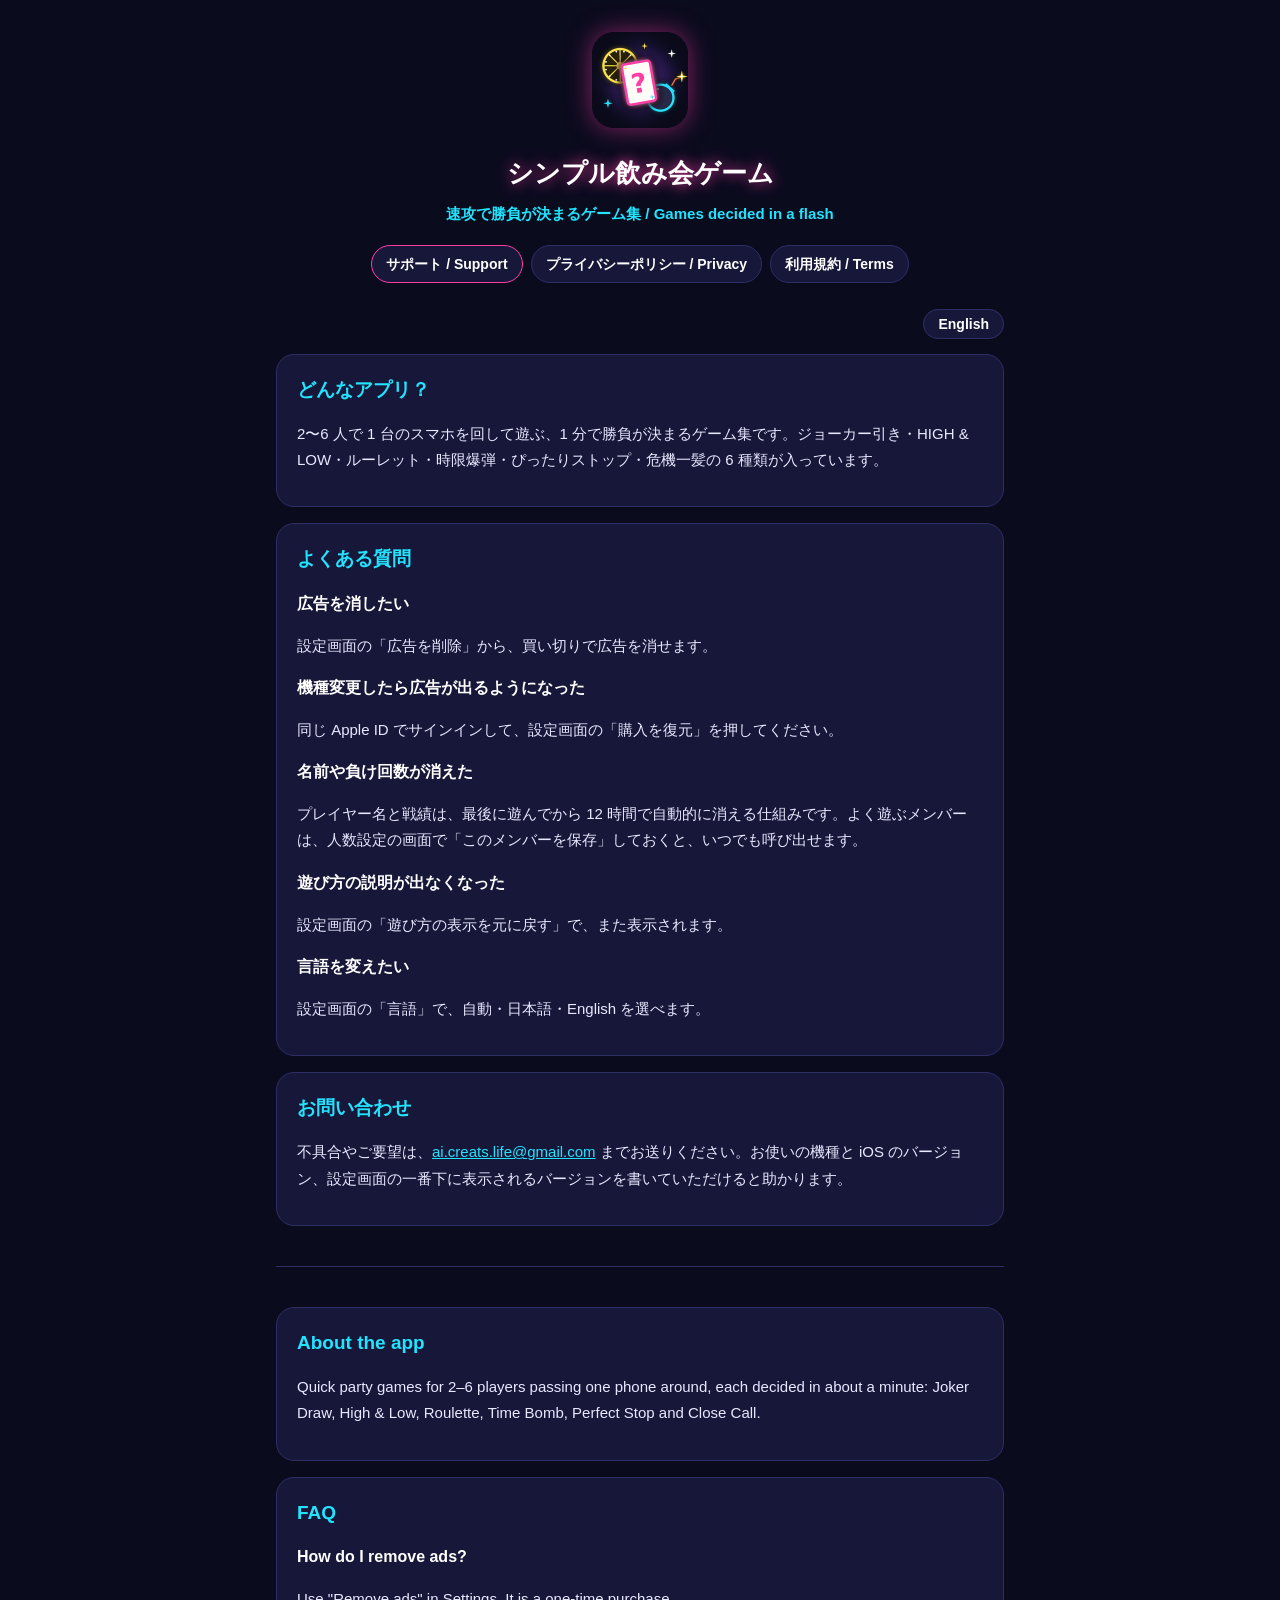
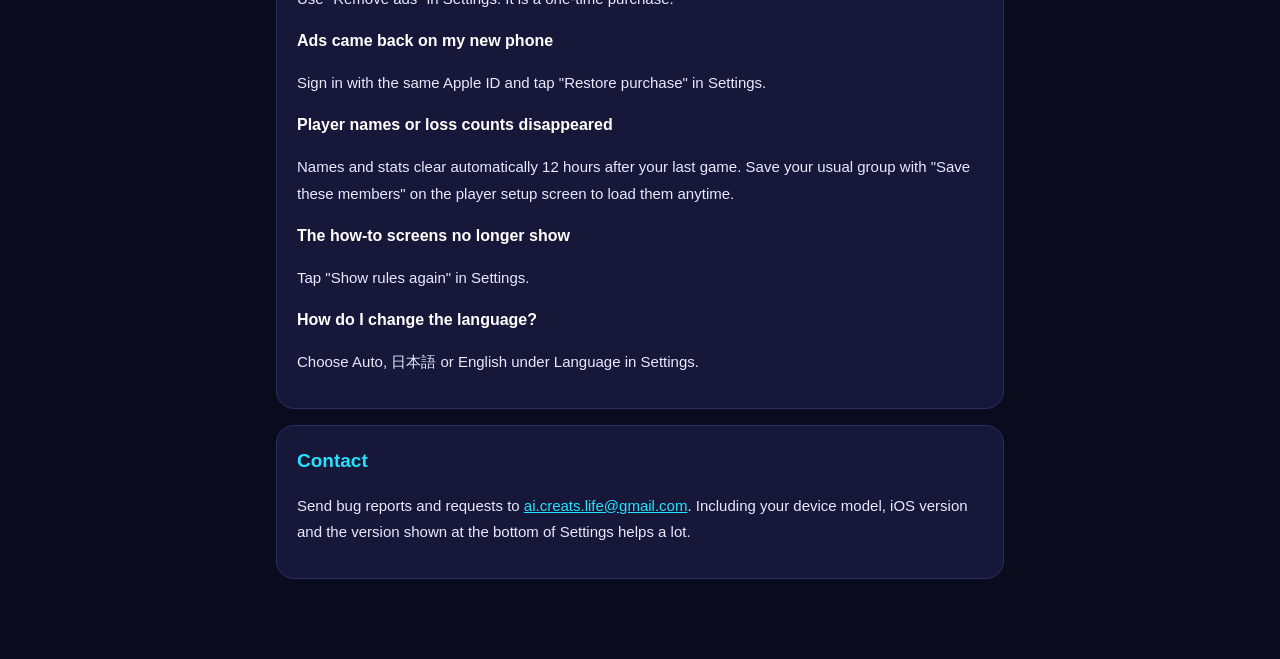
==== index.html @ cf255d2d "Add support, privacy policy and terms pages Co-Authored-By: Claude Opus 5.5 <noreply@anthropic.com> " ====
<!doctype html>
<html lang="ja">
<head>
<meta charset="utf-8">
<meta name="viewport" content="width=device-width, initial-scale=1">
<title>サポート｜シンプル飲み会ゲーム</title>
<meta name="description" content="シンプル飲み会ゲーム（Simple Party Games）のサポートページ。よくある質問とお問い合わせ先。">
<link rel="icon" href="icon.png">
<link rel="stylesheet" href="style.css">
</head>
<body>
<main>
  <header>
    <img src="icon.png" alt="">
    <h1>シンプル飲み会ゲーム</h1>
    <p class="tagline">速攻で勝負が決まるゲーム集 / Games decided in a flash</p>
    <nav>
      <a href="./" aria-current="page">サポート / Support</a>
      <a href="privacy.html">プライバシーポリシー / Privacy</a>
      <a href="terms.html">利用規約 / Terms</a>
    </nav>
  </header>
  <p class="lang"><a href="#en">English</a></p>

  <section>
    <h2>どんなアプリ？</h2>
    <p>2〜6 人で 1 台のスマホを回して遊ぶ、1 分で勝負が決まるゲーム集です。ジョーカー引き・HIGH &amp; LOW・ルーレット・時限爆弾・ぴったりストップ・危機一髪の 6 種類が入っています。</p>
  </section>

  <section>
    <h2>よくある質問</h2>
    <h3>広告を消したい</h3>
    <p>設定画面の「広告を削除」から、買い切りで広告を消せます。</p>
    <h3>機種変更したら広告が出るようになった</h3>
    <p>同じ Apple ID でサインインして、設定画面の「購入を復元」を押してください。</p>
    <h3>名前や負け回数が消えた</h3>
    <p>プレイヤー名と戦績は、最後に遊んでから 12 時間で自動的に消える仕組みです。よく遊ぶメンバーは、人数設定の画面で「このメンバーを保存」しておくと、いつでも呼び出せます。</p>
    <h3>遊び方の説明が出なくなった</h3>
    <p>設定画面の「遊び方の表示を元に戻す」で、また表示されます。</p>
    <h3>言語を変えたい</h3>
    <p>設定画面の「言語」で、自動・日本語・English を選べます。</p>
  </section>

  <section>
    <h2>お問い合わせ</h2>
    <p>不具合やご要望は、<a href="mailto:ai.creats.life@gmail.com">ai.creats.life@gmail.com</a> までお送りください。お使いの機種と iOS のバージョン、設定画面の一番下に表示されるバージョンを書いていただけると助かります。</p>
  </section>

  <hr>

  <div id="en" lang="en">
    <section>
      <h2>About the app</h2>
      <p>Quick party games for 2–6 players passing one phone around, each decided in about a minute: Joker Draw, High &amp; Low, Roulette, Time Bomb, Perfect Stop and Close Call.</p>
    </section>

    <section>
      <h2>FAQ</h2>
      <h3>How do I remove ads?</h3>
      <p>Use "Remove ads" in Settings. It is a one-time purchase.</p>
      <h3>Ads came back on my new phone</h3>
      <p>Sign in with the same Apple ID and tap "Restore purchase" in Settings.</p>
      <h3>Player names or loss counts disappeared</h3>
      <p>Names and stats clear automatically 12 hours after your last game. Save your usual group with "Save these members" on the player setup screen to load them anytime.</p>
      <h3>The how-to screens no longer show</h3>
      <p>Tap "Show rules again" in Settings.</p>
      <h3>How do I change the language?</h3>
      <p>Choose Auto, 日本語 or English under Language in Settings.</p>
    </section>

    <section>
      <h2>Contact</h2>
      <p>Send bug reports and requests to <a href="mailto:ai.creats.life@gmail.com">ai.creats.life@gmail.com</a>. Including your device model, iOS version and the version shown at the bottom of Settings helps a lot.</p>
    </section>
  </div>
</main>
</body>
</html>
---- style.css ----
:root {
  --bg: #0b0b1e;
  --panel: #17173a;
  --edge: #2e2e66;
  --text: #ffffff;
  --dim: #a9a9d6;
  --pink: #ff3ea5;
  --cyan: #22e4ff;
}
* { box-sizing: border-box; }
body {
  margin: 0;
  background: var(--bg);
  color: var(--text);
  font-family: -apple-system, BlinkMacSystemFont, "Hiragino Sans", "Noto Sans JP", "Segoe UI", sans-serif;
  line-height: 1.75;
  word-break: normal;
  overflow-wrap: anywhere;
  line-break: strict;
}
main { max-width: 760px; margin: 0 auto; padding: 32px 16px 64px; }
header { text-align: center; margin-bottom: 28px; }
header img { width: 96px; height: 96px; border-radius: 22px; box-shadow: 0 0 24px rgba(255, 62, 165, 0.5); }
h1 { font-size: 26px; margin: 14px 0 4px; text-shadow: 0 0 14px var(--pink); }
.tagline { color: var(--cyan); font-weight: 700; margin: 0; }
nav { display: flex; flex-wrap: wrap; justify-content: center; gap: 8px; margin: 18px 0 0; }
nav a, .lang a {
  color: var(--text); text-decoration: none; border: 1.5px solid var(--edge); border-radius: 999px;
  padding: 6px 14px; font-weight: 700; font-size: 14px; background: var(--panel);
}
nav a[aria-current="page"] { border-color: var(--pink); }
.lang { text-align: right; margin-bottom: 8px; }
section { background: var(--panel); border: 1.5px solid var(--edge); border-radius: 18px; padding: 18px 20px; margin: 16px 0; }
h2 { font-size: 19px; margin: 0 0 8px; color: var(--cyan); }
h3 { font-size: 16px; margin: 14px 0 4px; }
p, li { color: #e8e8ff; font-size: 15px; }
a { color: var(--cyan); }
.updated { color: var(--dim); font-size: 13px; text-align: center; }
hr { border: none; border-top: 1px solid var(--edge); margin: 40px 0; }
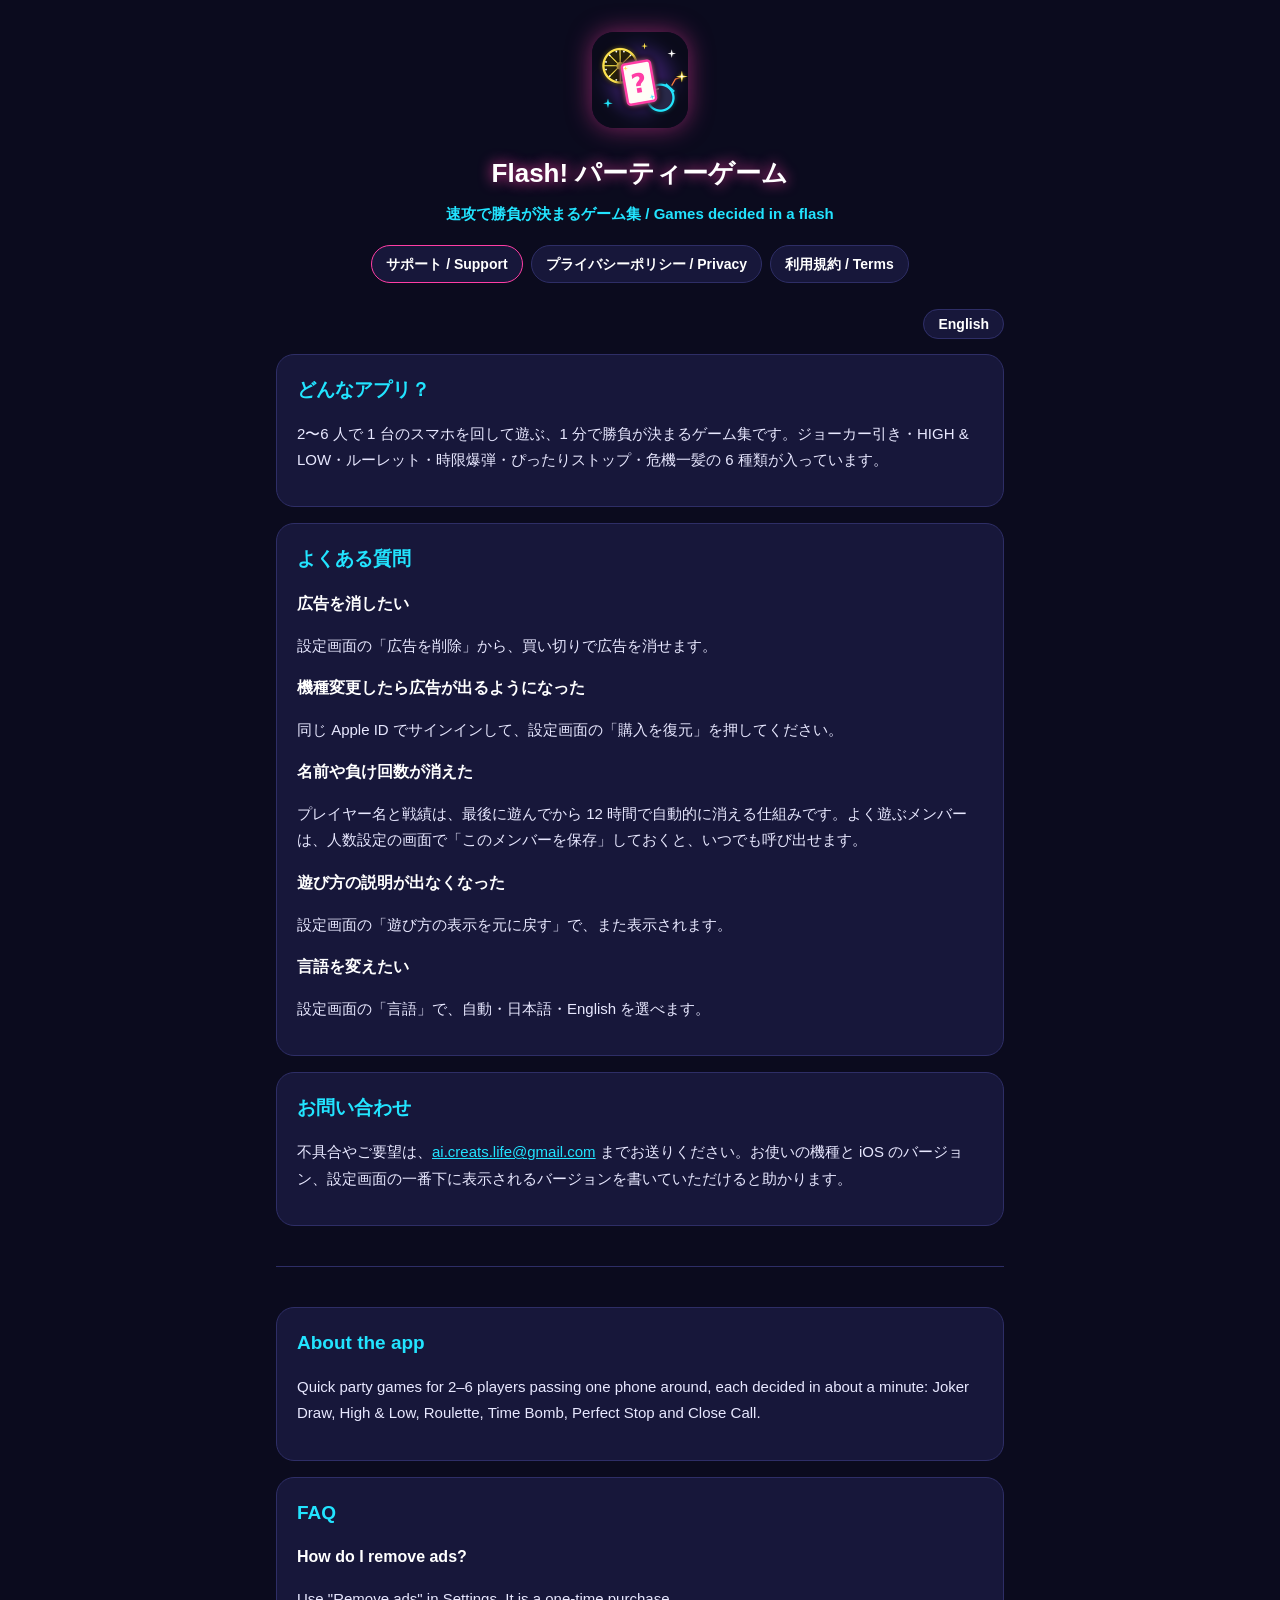
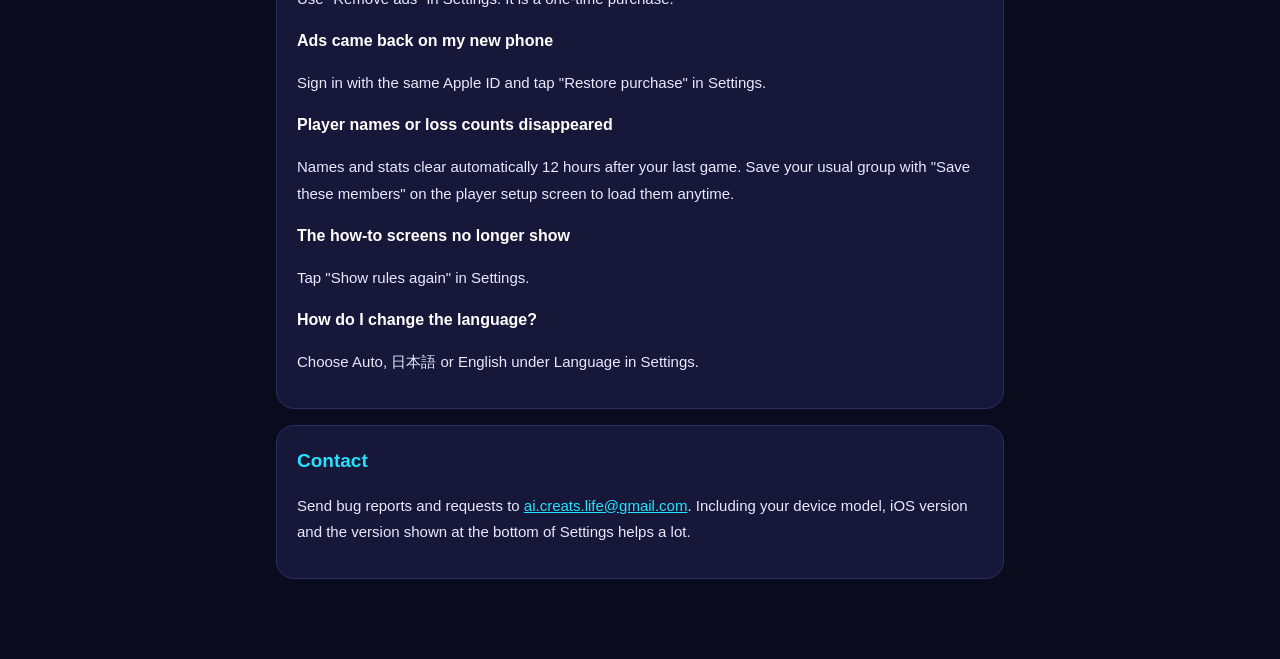
==== commit 2499bdae: "名前を「Flash! パーティーゲーム」に変更 Co-Authored-By: Claude Opus 5.5 <noreply@anthropic.com> Claude-Session: http" ====
--- a/index.html
+++ b/index.html
@@ -3,8 +3,8 @@
 <head>
 <meta charset="utf-8">
 <meta name="viewport" content="width=device-width, initial-scale=1">
-<title>サポート｜シンプル飲み会ゲーム</title>
-<meta name="description" content="シンプル飲み会ゲーム（Simple Party Games）のサポートページ。よくある質問とお問い合わせ先。">
+<title>サポート｜Flash! パーティーゲーム</title>
+<meta name="description" content="Flash! パーティーゲーム（Flash! Simple Party Games）のサポートページ。よくある質問とお問い合わせ先。">
 <link rel="icon" href="icon.png">
 <link rel="stylesheet" href="style.css">
 </head>
@@ -12,7 +12,7 @@
 <main>
   <header>
     <img src="icon.png" alt="">
-    <h1>シンプル飲み会ゲーム</h1>
+    <h1>Flash! パーティーゲーム</h1>
     <p class="tagline">速攻で勝負が決まるゲーム集 / Games decided in a flash</p>
     <nav>
       <a href="./" aria-current="page">サポート / Support</a>
